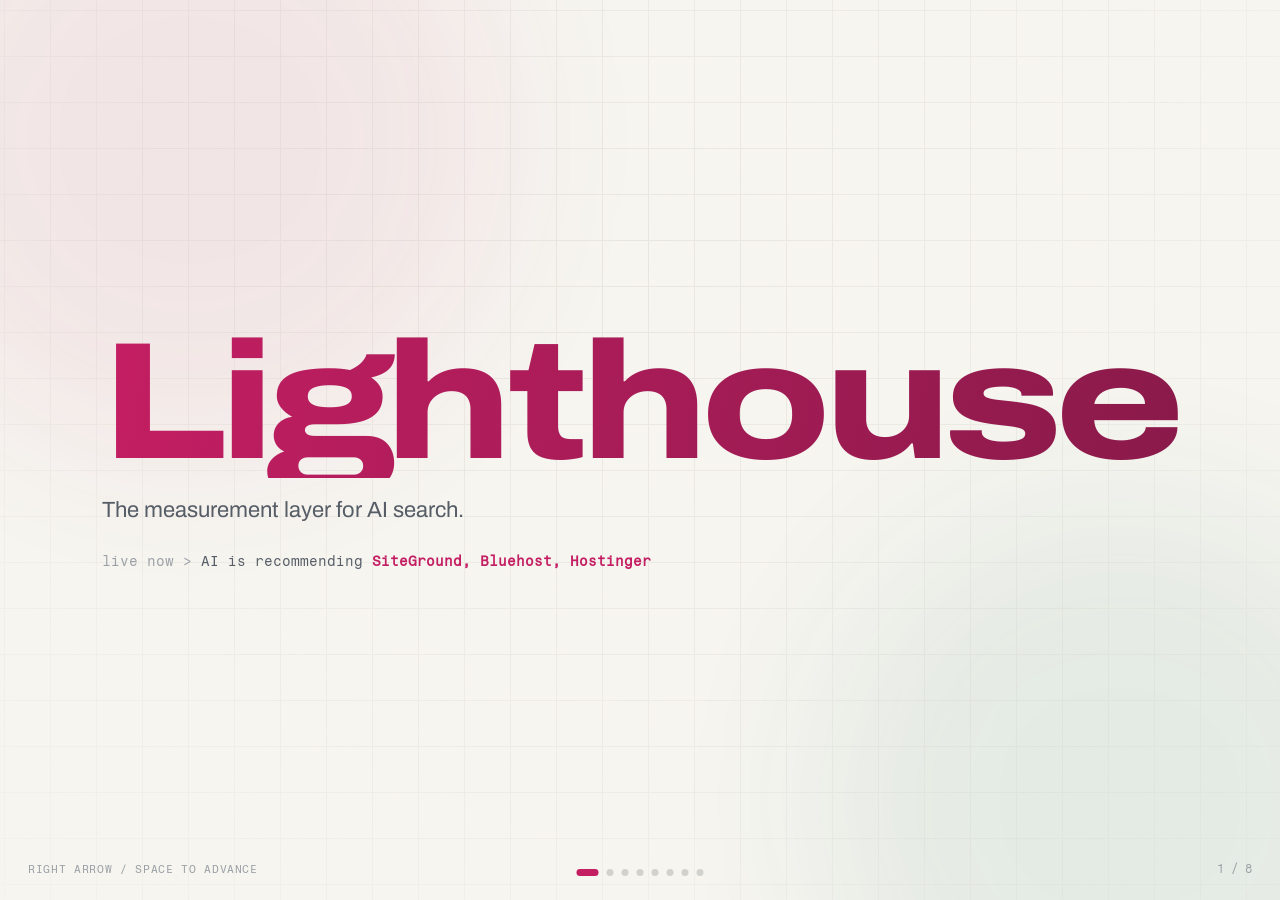
==== pitch-v4/index.html @ 5e31a6cb "Add pitch-v4: recolored to the Instrument palette, tightened to 8 slides New concise deck from pitch" ====
<!DOCTYPE html>
<html lang="en">
<head>
<meta charset="UTF-8" />
<meta name="viewport" content="width=device-width, initial-scale=1" />
<title>Lighthouse</title>
<link href="https://fonts.googleapis.com/css2?family=Archivo:wdth,wght@62.5..125,400..800&family=Fragment+Mono&display=swap" rel="stylesheet">
<style>
  :root{
    --bg:#F6F5F0; --bg2:#FDFCF9; --ink:#15191E; --muted:#565D66; --faint:#9AA0A6;
    --line:#DAD7CD; --card:#FDFCF9; --track:#EDEBE4; --bar:#B8B4A8; --code:#F1EFE9;
    --accent:#C41E63; --accent2:#8A1A4A; --teal:#0E5F55; --warn:#C41E63;
  }
  *{margin:0;padding:0;box-sizing:border-box}
  html,body{height:100%;overflow:hidden}
  body{font-family:Archivo,system-ui,sans-serif;background:var(--bg);color:var(--ink);
    -webkit-font-smoothing:antialiased;line-height:1.5}
  .mono{font-family:'Fragment Mono',ui-monospace,monospace;font-variant-numeric:tabular-nums}
  .grad{background:linear-gradient(100deg,var(--accent),var(--accent2));-webkit-background-clip:text;background-clip:text;color:transparent}

  /* ambient background */
  .bgfx{position:fixed;inset:0;z-index:0;overflow:hidden;pointer-events:none}
  .bgfx .grid{position:absolute;inset:-50%;
    background-image:linear-gradient(var(--line) 1px,transparent 1px),linear-gradient(90deg,var(--line) 1px,transparent 1px);
    background-size:46px 46px;opacity:.5;mask-image:radial-gradient(circle at 50% 40%,#000 0%,transparent 68%)}
  .bgfx .glow{position:absolute;border-radius:50%;filter:blur(90px);opacity:.7}
  .bgfx .g1{width:620px;height:620px;background:rgba(196,30,99,.10);top:-170px;left:-120px}
  .bgfx .g2{width:600px;height:600px;background:rgba(14,95,85,.10);bottom:-200px;right:-140px}

  .deck{position:relative;height:100vh;width:100vw;overflow:hidden;z-index:1}
  .track{display:flex;height:100%;transition:transform .7s cubic-bezier(.7,0,.15,1)}
  .slide{min-width:100vw;height:100vh;display:flex;flex-direction:column;justify-content:center;
    padding:8vh 8vw;position:relative}
  .brand{position:absolute;top:26px;left:8vw;display:flex;align-items:center;gap:9px;
    font-weight:800;font-size:15px;letter-spacing:-.02em;font-stretch:125%}
  .brand .m{width:9px;height:9px;border-radius:50%;background:var(--accent)}
  .kicker{font-family:'Fragment Mono',monospace;font-size:12px;font-weight:400;text-transform:uppercase;letter-spacing:.14em;color:var(--accent);
    opacity:0;transform:translateY(10px)}
  h1{font-size:clamp(30px,4.8vw,60px);font-weight:800;font-stretch:125%;letter-spacing:-.03em;line-height:1.04;
    margin:14px 0 18px;max-width:15em;opacity:0;transform:translateY(16px)}
  .lead{font-size:clamp(15px,1.7vw,21px);color:var(--muted);max-width:33em;opacity:0;transform:translateY(16px)}
  .lead b{color:var(--ink);font-weight:600}
  .in .kicker{animation:rise .6s .05s forwards}
  .in h1{animation:rise .7s .15s forwards}
  .in .lead{animation:rise .7s .32s forwards}
  @keyframes rise{to{opacity:1;transform:none}}
  .card{background:var(--card);border:1px solid var(--line);border-radius:12px;
    box-shadow:0 24px 60px -46px rgba(21,25,30,.35)}

  /* nav */
  .dots{position:fixed;bottom:24px;left:50%;transform:translateX(-50%);display:flex;gap:8px;z-index:20}
  .dot{width:7px;height:7px;border-radius:50%;background:rgba(21,25,30,.16);cursor:pointer;transition:.3s}
  .dot.on{background:var(--accent);width:22px;border-radius:99px}
  .count{position:fixed;bottom:22px;right:28px;font-size:12px;color:var(--faint);z-index:20;font-family:'Fragment Mono',monospace}
  .hint{position:fixed;bottom:22px;left:28px;font-size:11px;color:var(--faint);z-index:20;font-family:'Fragment Mono',monospace;text-transform:uppercase;letter-spacing:.06em}
  .zone{position:fixed;top:0;height:100vh;width:12vw;z-index:15;cursor:pointer}
  .zone.l{left:0}.zone.r{right:0}

  /* cold open */
  .hero-title{font-size:clamp(60px,13vw,168px);font-weight:800;font-stretch:125%;letter-spacing:-.04em;line-height:.9;opacity:0;transform:scale(.96)}
  .in .hero-title{animation:pop .9s .1s forwards}
  @keyframes pop{to{opacity:1;transform:none}}
  .ticker{margin-top:24px;font-size:14px;color:var(--muted);opacity:0}
  .in .ticker{animation:rise .6s .8s forwards}
  .ticker .k{color:var(--faint)}.ticker b{color:var(--accent)}

  /* query demo */
  .demo{margin-top:26px;max-width:540px;width:100%;padding:20px 22px}
  .q-line{display:flex;align-items:center;gap:10px;font-size:15px;color:var(--muted);margin-bottom:14px}
  .q-line .u{width:22px;height:22px;border-radius:50%;background:var(--accent);flex:none}
  .q-txt{font-weight:600;color:var(--ink)}
  .ans{border-top:1px solid var(--line);padding-top:12px;font-size:15px}
  .arow{display:flex;align-items:center;gap:10px;padding:6px 0;opacity:0;transform:translateX(-8px)}
  .arow .n{width:18px;color:var(--faint);font-weight:700}.arow .b{font-weight:600}
  .arow .chk{margin-left:auto;color:var(--teal);font-size:13px;font-family:'Fragment Mono',monospace}
  .arow.you{color:var(--warn);font-weight:700}.arow.you .miss{margin-left:auto;font-size:13px;font-family:'Fragment Mono',monospace}
  .in .arow{animation:slidein .5s forwards}
  .in .arow:nth-child(2){animation-delay:.7s}.in .arow:nth-child(3){animation-delay:1s}
  .in .arow:nth-child(4){animation-delay:1.3s}.in .arow.you{animation:slidein .5s 1.9s forwards,shake .5s 2.4s}
  @keyframes slidein{to{opacity:1;transform:none}}
  @keyframes shake{0%,100%{transform:none}25%{transform:translateX(-5px)}75%{transform:translateX(5px)}}

  /* measure */
  .bigpct{font-size:clamp(54px,8vw,100px);font-weight:800;font-stretch:120%;letter-spacing:-.03em;margin-top:14px;opacity:0;font-family:'Fragment Mono',monospace;color:var(--accent)}
  .in .bigpct{animation:rise .6s .3s forwards}
  .pctlabel{font-size:15px;color:var(--muted);margin-top:2px;opacity:0}
  .in .pctlabel{animation:rise .6s .5s forwards}
  .bars{margin-top:12px;max-width:560px}
  .bar{display:flex;align-items:center;gap:12px;font-size:14px;padding:5px 0}
  .bar .nm{width:130px;color:var(--muted);font-family:'Fragment Mono',monospace;font-size:12.5px}.bar.you .nm{color:var(--accent);font-weight:700}
  .bar.dh .nm{color:var(--teal);font-weight:700}
  .bar .tr{flex:1;height:8px;background:var(--track);border-radius:99px;overflow:hidden}
  .bar .tr>span{display:block;height:100%;width:0;border-radius:99px;background:var(--bar);transition:width 1.1s cubic-bezier(.3,0,.2,1)}
  .bar.you .tr>span{background:var(--accent)}
  .bar.dh .tr>span{background:var(--teal)}
  .in .bar .tr>span{width:var(--w)}
  .bar .pc{width:42px;text-align:right;color:var(--muted);font-variant-numeric:tabular-nums;font-family:'Fragment Mono',monospace}
  .nod{margin-top:14px;font-size:14px;color:var(--muted);max-width:40em;opacity:0}.in .nod{animation:rise .6s 1.4s forwards}
  .nod b{color:var(--accent)}

  /* diagnose cols */
  .two{margin-top:24px;display:grid;grid-template-columns:1fr 1fr;gap:16px;max-width:820px}
  .pane{padding:18px 20px}
  .pane .t{font-family:'Fragment Mono',monospace;font-size:11px;text-transform:uppercase;letter-spacing:.07em;color:var(--faint);margin-bottom:12px}
  .mkbig{font-weight:700;font-size:15px;letter-spacing:-.01em;line-height:1.3;color:var(--ink);font-stretch:108%}
  .pills{display:flex;flex-wrap:wrap;gap:8px}
  .pill{font-family:'Fragment Mono',monospace;font-size:12.5px;padding:6px 11px;border-radius:7px;border:1px solid var(--line);background:var(--bg);opacity:0;transform:translateY(8px)}
  .pill.cite{color:var(--accent)}.pill.own{color:var(--teal);border-color:rgba(14,95,85,.3)}.pill.lack{color:var(--warn);border-color:rgba(196,30,99,.3)}
  .in .pill{animation:rise .4s forwards}
  .in .pane:nth-child(1) .pill:nth-child(1){animation-delay:.3s}.in .pane:nth-child(1) .pill:nth-child(2){animation-delay:.4s}
  .in .pane:nth-child(1) .pill:nth-child(3){animation-delay:.5s}.in .pane:nth-child(1) .pill:nth-child(4){animation-delay:.6s}
  .in .pane:nth-child(1) .pill:nth-child(5){animation-delay:.7s}.in .pane:nth-child(1) .pill:nth-child(6){animation-delay:.8s}
  .in .pane:nth-child(2) .pill{animation-delay:.6s}

  /* wedge retrieval */
  .rx{margin-top:22px;max-width:640px;width:100%;padding:18px 20px}
  .rx .qh{font-family:'Fragment Mono',monospace;font-size:12.5px;color:var(--muted);margin-bottom:12px}.rx .qh b{color:var(--ink)}
  .rrow{display:grid;grid-template-columns:190px 1fr 40px;align-items:center;gap:11px;padding:4px 0;font-size:12.5px;opacity:0;transform:translateY(6px);font-family:'Fragment Mono',monospace}
  .rrow .d{white-space:nowrap;overflow:hidden;text-overflow:ellipsis;color:var(--muted)}
  .rrow .tr{height:6px;background:var(--track);border-radius:99px;overflow:hidden}
  .rrow .tr>span{display:block;height:100%;width:0;background:var(--bar);border-radius:99px;transition:width .9s .3s cubic-bezier(.3,0,.2,1)}
  .rrow .sc{text-align:right;color:var(--faint);font-variant-numeric:tabular-nums}
  .rrow.cited .d{color:var(--teal)}.rrow.cited .tr>span{background:var(--teal)}
  .rrow.you{background:rgba(196,30,99,.06);border:1px solid rgba(196,30,99,.3);border-radius:8px;padding:7px;margin:3px -7px}
  .rrow.you .d{color:var(--accent);font-weight:700}.rrow.you .tr>span{background:var(--accent)}
  .in .rrow{animation:rise .5s forwards}
  .in .rrow:nth-child(2){animation-delay:.5s}.in .rrow:nth-child(3){animation-delay:.7s}
  .in .rrow:nth-child(4){animation-delay:.9s}.in .rrow:nth-child(5){animation-delay:1.1s}.in .rrow.you{animation-delay:1.5s}
  .in .rrow .tr>span{width:var(--w)}
  .verdict{margin-top:12px;font-size:13.5px;color:var(--accent);font-weight:600;opacity:0}.in .verdict{animation:rise .5s 2s forwards}

  /* act: schema + before/after */
  .actwrap{margin-top:22px;display:grid;grid-template-columns:1fr 1fr;gap:16px;max-width:900px}
  .code{border-radius:12px;overflow:hidden;border:1px solid var(--line);background:var(--code)}
  .code .h{font-family:'Fragment Mono',monospace;font-size:10px;color:var(--faint);padding:9px 14px;border-bottom:1px solid var(--line);text-transform:uppercase;letter-spacing:.07em}
  .code pre{padding:14px;font-family:'Fragment Mono',monospace;font-size:11.5px;line-height:1.65;color:var(--ink);white-space:pre-wrap;min-height:210px}
  .code .k{color:var(--accent)}.code .s{color:var(--teal)}
  .ba{display:flex;flex-direction:column;gap:12px}
  .site{border-radius:10px;border:1px solid var(--line);background:var(--card);overflow:hidden}
  .site .top{display:flex;gap:6px;padding:8px 12px;border-bottom:1px solid var(--line)}
  .site .top i{width:8px;height:8px;border-radius:50%;background:var(--line)}
  .site .body{padding:14px 16px}
  .site .lab{font-family:'Fragment Mono',monospace;font-size:10px;text-transform:uppercase;letter-spacing:.07em;margin-bottom:6px}
  .site.before{background:var(--code)}
  .site.before .lab{color:var(--faint)}.site.after .lab{color:var(--teal)}
  .site h4{font-size:16px;font-weight:800;letter-spacing:-.01em;margin-bottom:5px;font-stretch:108%}
  .site p{font-size:12.5px;color:var(--muted)}
  .hl{background:rgba(14,95,85,.14);color:var(--teal);border-radius:4px;padding:0 4px;box-decoration-break:clone}
  .site.after{opacity:0;transform:translateY(10px);border-color:rgba(14,95,85,.3)}.in .site.after{animation:rise .6s 1.4s forwards}

  /* market */
  .grid4{margin-top:24px;display:grid;grid-template-columns:repeat(4,1fr);gap:14px;max-width:960px}

  /* moat */
  .cols{margin-top:22px;display:grid;grid-template-columns:1fr 1fr;gap:16px;max-width:760px}
  .col{padding:18px 20px;opacity:0;transform:translateY(14px)}
  .col .t{font-family:'Fragment Mono',monospace;font-size:11px;text-transform:uppercase;letter-spacing:.06em;color:var(--faint)}
  .col .bg{font-size:19px;font-weight:800;margin:6px 0 4px;font-stretch:110%}.col.us .bg{color:var(--accent)}.col.them .bg{color:var(--muted)}
  .col p{font-size:13.5px;color:var(--muted)}
  .in .col.them{animation:rise .6s .3s forwards}.in .col.us{animation:rise .6s .55s forwards}
  .compound{margin-top:16px;display:flex;align-items:center;gap:5px;max-width:760px;opacity:0;flex-wrap:wrap}
  .in .compound{animation:rise .6s .9s forwards}
  .compound .lab{font-family:'Fragment Mono',monospace;font-size:12px;color:var(--muted);margin-right:6px}
  .compound i{width:9px;height:9px;border-radius:50%;background:var(--accent);opacity:.2;transform:scale(.6)}
  .in .compound i{animation:pop2 .3s forwards}
  .in .compound i:nth-child(3){animation-delay:1.1s}.in .compound i:nth-child(4){animation-delay:1.2s}
  .in .compound i:nth-child(5){animation-delay:1.3s}.in .compound i:nth-child(6){animation-delay:1.4s}
  .in .compound i:nth-child(7){animation-delay:1.5s}.in .compound i:nth-child(8){animation-delay:1.6s}
  .in .compound i:nth-child(9){animation-delay:1.7s}.in .compound i:nth-child(10){animation-delay:1.8s}
  .in .compound i:nth-child(11){animation-delay:1.9s}.in .compound i:nth-child(12){animation-delay:2s}
  @keyframes pop2{to{opacity:1;transform:scale(1)}}

  @media(max-width:820px){.two,.actwrap,.cols{grid-template-columns:1fr}.grid4{grid-template-columns:repeat(2,1fr)}}
</style>
</head>
<body>
<div class="bgfx"><div class="grid"></div><div class="glow g1"></div><div class="glow g2"></div></div>

<div class="deck"><div class="track" id="track">

  <!-- 1 COLD OPEN -->
  <section class="slide" data-scene="cold">
    <div class="hero-title grad">Lighthouse</div>
    <p class="lead" style="margin-top:16px;font-size:22px">The measurement layer for AI search.</p>
    <div class="ticker mono"><span class="k">live now &gt;</span> AI is recommending <b id="tick">SiteGround, Bluehost, Hostinger</b></div>
  </section>

  <!-- 2 THE SHIFT -->
  <section class="slide" data-scene="need">
    <div class="brand"><span class="m"></span> Lighthouse</div>
    <div class="kicker">The shift</div>
    <h1>Buying now happens <span class="grad">inside the model.</span></h1>
    <p class="lead">If the AI does not name you, you do not exist, and you never see the customer you lost.</p>
    <div class="demo card">
      <div class="q-line"><span class="u"></span><span class="q-txt">"Best web hosting for a small business?"</span></div>
      <div class="ans">
        <div class="arow"><span class="n">1</span><span class="b">SiteGround</span><span class="chk">recommended</span></div>
        <div class="arow"><span class="n">2</span><span class="b">Bluehost</span><span class="chk">recommended</span></div>
        <div class="arow"><span class="n">3</span><span class="b">DreamHost</span><span class="chk">recommended</span></div>
        <div class="arow you"><span class="n">&times;</span><span class="b">Your brand</span><span class="miss">not in the answer</span></div>
      </div>
    </div>
  </section>

  <!-- 3 MEASURE -->
  <section class="slide" data-scene="measure">
    <div class="brand"><span class="m"></span> Lighthouse</div>
    <div class="kicker">01 Measure &middot; live &middot; GPT-5, Claude, Perplexity</div>
    <h1>Where you stand, across every engine.</h1>
    <div class="bigpct"><span data-count="72" data-suf="%">0%</span></div>
    <div class="pctlabel">Hostinger mention rate, from 120 real answers across three engines.</div>
    <div class="bars">
      <div class="bar you"><span class="nm">Hostinger</span><span class="tr"><span style="--w:72%"></span></span><span class="pc">72%</span></div>
      <div class="bar"><span class="nm">SiteGround</span><span class="tr"><span style="--w:60%"></span></span><span class="pc">60%</span></div>
      <div class="bar"><span class="nm">Bluehost</span><span class="tr"><span style="--w:51%"></span></span><span class="pc">51%</span></div>
      <div class="bar"><span class="nm">DreamHost</span><span class="tr"><span style="--w:41%"></span></span><span class="pc">41%</span></div>
      <div class="bar"><span class="nm">A2 Hosting</span><span class="tr"><span style="--w:32%"></span></span><span class="pc">32%</span></div>
      <div class="bar dh"><span class="nm">GoDaddy</span><span class="tr"><span style="--w:18%"></span></span><span class="pc">18%</span></div>
    </div>
    <div class="nod">GoDaddy, the biggest name in hosting, ranks near the bottom at <b>18%</b>. The AI literally says "avoid it." Brand size is not AI visibility.</div>
  </section>

  <!-- 4 DIAGNOSE -->
  <section class="slide" data-scene="diagnose">
    <div class="brand"><span class="m"></span> Lighthouse</div>
    <div class="kicker">02 Diagnose</div>
    <h1>The sources it trusts, the words it uses.</h1>
    <div class="two">
      <div class="pane card"><div class="t">Sources AI cites here</div><div class="pills">
        <span class="pill cite">youtube.com</span><span class="pill cite">reddit.com</span><span class="pill cite">cnet.com</span>
        <span class="pill cite">namecheap.com</span><span class="pill cite">websiteplanet.com</span><span class="pill cite">digitalocean.com</span>
      </div></div>
      <div class="pane card"><div class="t">The language (vibes)</div>
        <div style="font-family:'Fragment Mono',monospace;font-size:11px;color:var(--teal);margin-bottom:6px">You own</div>
        <div class="pills" style="margin-bottom:12px">
          <span class="pill own">best overall value</span><span class="pill own">cheapest option</span><span class="pill own">fast loading speeds</span></div>
        <div style="font-family:'Fragment Mono',monospace;font-size:11px;color:var(--warn);margin-bottom:6px">Rivals own, you lack</div>
        <div class="pills">
          <span class="pill lack">excellent support</span><span class="pill lack">beginner-friendly</span><span class="pill lack">officially recommended</span></div>
      </div>
    </div>
  </section>

  <!-- 5 WEDGE -->
  <section class="slide" data-scene="wedge">
    <div class="brand"><span class="m"></span> Lighthouse</div>
    <div class="kicker">The wedge &middot; what no one else has</div>
    <h1>We reconstruct the retrieval. We show you <span class="grad">why.</span></h1>
    <div class="rx card">
      <div class="qh">Reconstructed retrieval &middot; <b>"lowest entry price web hosting"</b></div>
      <div class="rrow cited"><span class="d">namepros.com &middot; cited</span><span class="tr"><span style="--w:96%"></span></span><span class="sc">0.70</span></div>
      <div class="rrow cited"><span class="d">whoishostingthis.com &middot; cited</span><span class="tr"><span style="--w:90%"></span></span><span class="sc">0.65</span></div>
      <div class="rrow cited"><span class="d">cnet.com &middot; cited</span><span class="tr"><span style="--w:87%"></span></span><span class="sc">0.63</span></div>
      <div class="rrow"><span class="d">techradar.com</span><span class="tr"><span style="--w:84%"></span></span><span class="sc">0.61</span></div>
      <div class="rrow you"><span class="d">hostinger.com &middot; YOU &middot; #19 of 28</span><span class="tr"><span style="--w:52%"></span></span><span class="sc">0.52</span></div>
      <div class="verdict">Recommended 72% of the time, but on other people's pages. Your own homepage ranks #19 of 28. Our reconstruction predicts the real citations 7.8x better than chance, so this is measured, not guessed.</div>
    </div>
  </section>

  <!-- 6 ACT -->
  <section class="slide" data-scene="act">
    <div class="brand"><span class="m"></span> Lighthouse</div>
    <div class="kicker">03 Act</div>
    <h1>We build the fix from the evidence.</h1>
    <p class="lead">Publish-ready content and schema, grounded in the exact language the AI rewards.</p>
    <div class="actwrap">
      <div class="code"><div class="h">schema.org markup, generated</div><pre id="schema"></pre></div>
      <div class="ba">
        <div class="site before"><div class="top"><i></i><i></i><i></i></div><div class="body">
          <div class="lab">Before</div><h4>Fast, affordable web hosting.</h4><p>Cheap plans and fast servers.</p></div></div>
        <div class="site after"><div class="top"><i></i><i></i><i></i></div><div class="body">
          <div class="lab">After, from the vibes you lacked</div>
          <h4><span class="hl">Beginner-friendly</span> hosting with <span class="hl">24/7 expert support.</span></h4>
          <p>Affordable, fast, and <span class="hl">officially recommended</span> for first sites.</p></div></div>
      </div>
    </div>
  </section>

  <!-- 7 MARKET -->
  <section class="slide" data-scene="market">
    <div class="brand"><span class="m"></span> Lighthouse</div>
    <div class="kicker">The market</div>
    <h1>Hosting is just the demo.</h1>
    <p class="lead">Every category where buyers ask AI what to choose has the same gap. We have already measured it across many.</p>
    <div class="grid4">
      <div class="pane card"><div class="t">CRM software</div><div class="mkbig">HubSpot's homepage ranks #22</div></div>
      <div class="pane card"><div class="t">Legal</div><div class="mkbig">Cooley loses to listicles</div></div>
      <div class="pane card"><div class="t">Women's outdoor</div><div class="mkbig">Tualmi at 0%, Patagonia at 74%</div></div>
      <div class="pane card"><div class="t">Web hosting</div><div class="mkbig">GoDaddy nearly invisible</div></div>
    </div>
    <p class="lead" style="margin-top:16px">Beachhead: mid-market brands losing to AI answers, at <b>$1 to 3k per brand per month</b>, funded by the SEO budget already migrating here.</p>
  </section>

  <!-- 8 CLOSE -->
  <section class="slide" data-scene="moat">
    <div class="brand"><span class="m"></span> Lighthouse</div>
    <div class="kicker">Why we win</div>
    <h1>They map the giants. We tell everyone else <span class="grad">why they lose,</span> and prove the fix.</h1>
    <p class="lead" style="margin-top:0"><b>Profound raised at a billion dollars doing the downstream version.</b> The market is proven. We are the upstream wedge they cannot reach.</p>
    <div class="cols">
      <div class="col them card"><div class="t">Profound and everyone else</div><div class="bg">Downstream</div><p>Scrape the answer, count mentions. A telescope pointed at the output.</p></div>
      <div class="col us card"><div class="t">Lighthouse</div><div class="bg">Upstream</div><p>Model the retrieval that produces the answer. A control system, not a scoreboard.</p></div>
    </div>
    <div class="compound"><span class="lab">Every audit adds labeled query-to-citation data that trains our ranker &gt;</span>
      <i></i><i></i><i></i><i></i><i></i><i></i><i></i><i></i><i></i><i></i></div>
    <p class="lead" style="margin-top:14px">Upstream, compounding, lean, about a cent an audit, pointed at the biggest shift since search.</p>
  </section>

</div>

  <div class="zone l" id="zl"></div>
  <div class="zone r" id="zr"></div>
  <div class="dots" id="dots"></div>
  <div class="count" id="count"></div>
  <div class="hint">right arrow / space to advance</div>
</div>

<script>
  const track=document.getElementById("track");
  const slides=[...document.querySelectorAll(".slide")];
  const N=slides.length; let i=0;
  const dotsWrap=document.getElementById("dots");
  slides.forEach((_,k)=>{const d=document.createElement("div");d.className="dot";d.onclick=()=>go(k);dotsWrap.appendChild(d);});
  const dots=[...document.querySelectorAll(".dot")];
  const count=document.getElementById("count");

  function type(el, text, speed, done){
    el.textContent=""; let k=0;
    (function tick(){ if(k<=text.length){ el.textContent=text.slice(0,k); k++; setTimeout(tick, speed);} else if(done) done(); })();
  }
  function countUp(el){
    const to=parseFloat(el.dataset.count), pre=el.dataset.pre||"", suf=el.dataset.suf||"";
    const dec=(to%1!==0)?1:0; let s=null;
    (function step(t){ if(!s)s=t; const p=Math.min(1,(t-s)/900); const v=to*(1-Math.pow(1-p,3));
      el.innerHTML=pre+v.toFixed(dec)+suf; if(p<1) requestAnimationFrame(step); else el.innerHTML=pre+to.toFixed(dec)+suf; })(0);
  }

  const SCHEMA = '{\n  "@context": "https://schema.org",\n  "@type": "Product",\n  "name": "Hostinger Web Hosting",\n  "description":\n    "Beginner-friendly hosting with\\n     24/7 expert support.",\n  "audience": "first-time site owners",\n  "review": { "@type": "Review",\n    "reviewBody": "officially recommended" }\n}';

  function initScene(name){
    if(name==="act"){ const el=document.getElementById("schema"); el.textContent="";
      setTimeout(()=>type(el, SCHEMA, 12), 300); }
  }

  // cold-open ticker loop
  const TICKS=["SiteGround, Bluehost, Hostinger","Salesforce, HubSpot, Zoho","Patagonia, Arc'teryx, prAna","Wilson Sonsini, Cooley"];
  let ti=0; setInterval(()=>{ const t=document.getElementById("tick"); if(t){ ti=(ti+1)%TICKS.length; t.style.opacity=0;
    setTimeout(()=>{t.textContent=TICKS[ti];t.style.opacity=1;},300);} }, 2600);

  function go(n){
    i=Math.max(0,Math.min(N-1,n));
    track.style.transform=`translateX(-${i*100}vw)`;
    dots.forEach((d,k)=>d.classList.toggle("on",k===i));
    count.textContent=`${i+1} / ${N}`;
    slides.forEach((s,k)=>{ if(k===i){ s.classList.remove("in"); void s.offsetWidth; s.classList.add("in");
        s.querySelectorAll("[data-count]").forEach(countUp); initScene(s.dataset.scene);
      } else s.classList.remove("in"); });
  }
  document.getElementById("zr").onclick=()=>go(i+1);
  document.getElementById("zl").onclick=()=>go(i-1);
  window.addEventListener("keydown",e=>{
    if(["ArrowRight"," ","PageDown"].includes(e.key)){e.preventDefault();go(i+1);}
    if(["ArrowLeft","PageUp"].includes(e.key)){e.preventDefault();go(i-1);}
    if(e.key==="Home")go(0); if(e.key==="End")go(N-1);
  });
  let sx=0; window.addEventListener("touchstart",e=>sx=e.touches[0].clientX);
  window.addEventListener("touchend",e=>{const dx=e.changedTouches[0].clientX-sx; if(Math.abs(dx)>50)go(i+(dx<0?1:-1));});
  go(0);
</script>
</body>
</html>
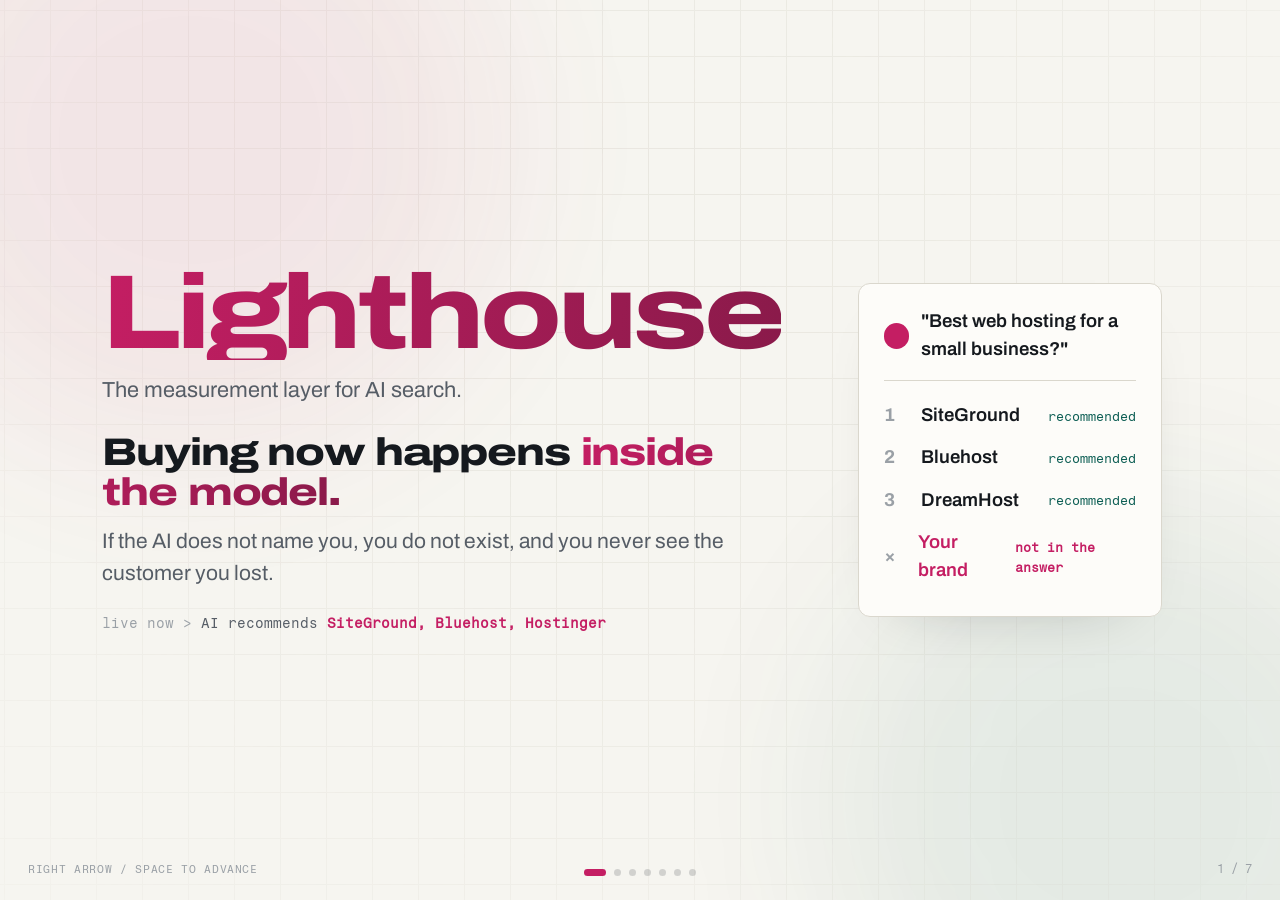
==== commit 5a6ca368: "pitch-v4: merge title+shift into one slide, scale tables for big screens - Merge slides 1 and 2 into" ====
--- a/pitch-v4/index.html
+++ b/pitch-v4/index.html
@@ -64,16 +64,20 @@
   .in .ticker{animation:rise .6s .8s forwards}
   .ticker .k{color:var(--faint)}.ticker b{color:var(--accent)}
 
+  /* merged open slide */
+  .open-grid{display:grid;grid-template-columns:1.05fr .95fr;gap:6vw;align-items:center;width:100%}
+  .open-left .hero-title{font-size:clamp(54px,8.2vw,120px)}
+
   /* query demo */
-  .demo{margin-top:26px;max-width:540px;width:100%;padding:20px 22px}
-  .q-line{display:flex;align-items:center;gap:10px;font-size:15px;color:var(--muted);margin-bottom:14px}
-  .q-line .u{width:22px;height:22px;border-radius:50%;background:var(--accent);flex:none}
+  .demo{margin-top:0;max-width:100%;width:100%;padding:clamp(20px,1.9vw,34px)}
+  .q-line{display:flex;align-items:center;gap:12px;font-size:clamp(16px,1.45vw,24px);color:var(--muted);margin-bottom:16px}
+  .q-line .u{width:clamp(22px,2vw,30px);height:clamp(22px,2vw,30px);border-radius:50%;background:var(--accent);flex:none}
   .q-txt{font-weight:600;color:var(--ink)}
-  .ans{border-top:1px solid var(--line);padding-top:12px;font-size:15px}
-  .arow{display:flex;align-items:center;gap:10px;padding:6px 0;opacity:0;transform:translateX(-8px)}
-  .arow .n{width:18px;color:var(--faint);font-weight:700}.arow .b{font-weight:600}
-  .arow .chk{margin-left:auto;color:var(--teal);font-size:13px;font-family:'Fragment Mono',monospace}
-  .arow.you{color:var(--warn);font-weight:700}.arow.you .miss{margin-left:auto;font-size:13px;font-family:'Fragment Mono',monospace}
+  .ans{border-top:1px solid var(--line);padding-top:14px;font-size:clamp(16px,1.45vw,24px)}
+  .arow{display:flex;align-items:center;gap:12px;padding:clamp(6px,0.8vh,12px) 0;opacity:0;transform:translateX(-8px)}
+  .arow .n{width:clamp(18px,2vw,28px);color:var(--faint);font-weight:700}.arow .b{font-weight:600}
+  .arow .chk{margin-left:auto;color:var(--teal);font-size:clamp(12px,1.05vw,16px);font-family:'Fragment Mono',monospace}
+  .arow.you{color:var(--warn);font-weight:700}.arow.you .miss{margin-left:auto;font-size:clamp(12px,1.05vw,16px);font-family:'Fragment Mono',monospace}
   .in .arow{animation:slidein .5s forwards}
   .in .arow:nth-child(2){animation-delay:.7s}.in .arow:nth-child(3){animation-delay:1s}
   .in .arow:nth-child(4){animation-delay:1.3s}.in .arow.you{animation:slidein .5s 1.9s forwards,shake .5s 2.4s}
@@ -81,30 +85,30 @@
   @keyframes shake{0%,100%{transform:none}25%{transform:translateX(-5px)}75%{transform:translateX(5px)}}
 
   /* measure */
-  .bigpct{font-size:clamp(54px,8vw,100px);font-weight:800;font-stretch:120%;letter-spacing:-.03em;margin-top:14px;opacity:0;font-family:'Fragment Mono',monospace;color:var(--accent)}
+  .bigpct{font-size:clamp(54px,9vw,128px);font-weight:800;font-stretch:120%;letter-spacing:-.03em;margin-top:12px;opacity:0;font-family:'Fragment Mono',monospace;color:var(--accent)}
   .in .bigpct{animation:rise .6s .3s forwards}
-  .pctlabel{font-size:15px;color:var(--muted);margin-top:2px;opacity:0}
+  .pctlabel{font-size:clamp(14px,1.25vw,19px);color:var(--muted);margin-top:2px;opacity:0}
   .in .pctlabel{animation:rise .6s .5s forwards}
-  .bars{margin-top:12px;max-width:560px}
-  .bar{display:flex;align-items:center;gap:12px;font-size:14px;padding:5px 0}
-  .bar .nm{width:130px;color:var(--muted);font-family:'Fragment Mono',monospace;font-size:12.5px}.bar.you .nm{color:var(--accent);font-weight:700}
+  .bars{margin-top:clamp(12px,1.6vh,22px);max-width:min(760px,66vw)}
+  .bar{display:flex;align-items:center;gap:clamp(12px,1.3vw,20px);font-size:clamp(14px,1.35vw,22px);padding:clamp(5px,0.7vh,11px) 0}
+  .bar .nm{width:clamp(130px,14vw,220px);color:var(--muted);font-family:'Fragment Mono',monospace;font-size:clamp(13px,1.25vw,20px)}.bar.you .nm{color:var(--accent);font-weight:700}
   .bar.dh .nm{color:var(--teal);font-weight:700}
-  .bar .tr{flex:1;height:8px;background:var(--track);border-radius:99px;overflow:hidden}
+  .bar .tr{flex:1;height:clamp(8px,0.95vw,14px);background:var(--track);border-radius:99px;overflow:hidden}
   .bar .tr>span{display:block;height:100%;width:0;border-radius:99px;background:var(--bar);transition:width 1.1s cubic-bezier(.3,0,.2,1)}
   .bar.you .tr>span{background:var(--accent)}
   .bar.dh .tr>span{background:var(--teal)}
   .in .bar .tr>span{width:var(--w)}
-  .bar .pc{width:42px;text-align:right;color:var(--muted);font-variant-numeric:tabular-nums;font-family:'Fragment Mono',monospace}
-  .nod{margin-top:14px;font-size:14px;color:var(--muted);max-width:40em;opacity:0}.in .nod{animation:rise .6s 1.4s forwards}
+  .bar .pc{width:clamp(42px,4.5vw,72px);text-align:right;color:var(--muted);font-variant-numeric:tabular-nums;font-family:'Fragment Mono',monospace;font-size:clamp(14px,1.3vw,21px)}
+  .nod{margin-top:clamp(14px,1.8vh,24px);font-size:clamp(14px,1.25vw,20px);color:var(--muted);max-width:44em;opacity:0}.in .nod{animation:rise .6s 1.4s forwards}
   .nod b{color:var(--accent)}
 
   /* diagnose cols */
-  .two{margin-top:24px;display:grid;grid-template-columns:1fr 1fr;gap:16px;max-width:820px}
-  .pane{padding:18px 20px}
-  .pane .t{font-family:'Fragment Mono',monospace;font-size:11px;text-transform:uppercase;letter-spacing:.07em;color:var(--faint);margin-bottom:12px}
-  .mkbig{font-weight:700;font-size:15px;letter-spacing:-.01em;line-height:1.3;color:var(--ink);font-stretch:108%}
-  .pills{display:flex;flex-wrap:wrap;gap:8px}
-  .pill{font-family:'Fragment Mono',monospace;font-size:12.5px;padding:6px 11px;border-radius:7px;border:1px solid var(--line);background:var(--bg);opacity:0;transform:translateY(8px)}
+  .two{margin-top:clamp(22px,2.6vh,36px);display:grid;grid-template-columns:1fr 1fr;gap:clamp(16px,2vw,28px);max-width:min(1040px,84vw)}
+  .pane{padding:clamp(18px,1.8vw,28px) clamp(20px,2vw,30px)}
+  .pane .t{font-family:'Fragment Mono',monospace;font-size:clamp(11px,1.05vw,16px);text-transform:uppercase;letter-spacing:.07em;color:var(--faint);margin-bottom:clamp(12px,1.4vh,18px)}
+  .mkbig{font-weight:700;font-size:clamp(15px,1.55vw,24px);letter-spacing:-.01em;line-height:1.3;color:var(--ink);font-stretch:108%}
+  .pills{display:flex;flex-wrap:wrap;gap:clamp(8px,0.9vw,14px)}
+  .pill{font-family:'Fragment Mono',monospace;font-size:clamp(13px,1.2vw,19px);padding:clamp(7px,0.8vw,12px) clamp(11px,1.1vw,17px);border-radius:8px;border:1px solid var(--line);background:var(--bg);opacity:0;transform:translateY(8px)}
   .pill.cite{color:var(--accent)}.pill.own{color:var(--teal);border-color:rgba(14,95,85,.3)}.pill.lack{color:var(--warn);border-color:rgba(196,30,99,.3)}
   .in .pill{animation:rise .4s forwards}
   .in .pane:nth-child(1) .pill:nth-child(1){animation-delay:.3s}.in .pane:nth-child(1) .pill:nth-child(2){animation-delay:.4s}
@@ -113,27 +117,27 @@
   .in .pane:nth-child(2) .pill{animation-delay:.6s}
 
   /* wedge retrieval */
-  .rx{margin-top:22px;max-width:640px;width:100%;padding:18px 20px}
-  .rx .qh{font-family:'Fragment Mono',monospace;font-size:12.5px;color:var(--muted);margin-bottom:12px}.rx .qh b{color:var(--ink)}
-  .rrow{display:grid;grid-template-columns:190px 1fr 40px;align-items:center;gap:11px;padding:4px 0;font-size:12.5px;opacity:0;transform:translateY(6px);font-family:'Fragment Mono',monospace}
+  .rx{margin-top:clamp(20px,2.4vh,34px);max-width:min(1040px,82vw);width:100%;padding:clamp(20px,2vw,34px) clamp(22px,2.3vw,38px)}
+  .rx .qh{font-family:'Fragment Mono',monospace;font-size:clamp(13px,1.35vw,21px);color:var(--muted);margin-bottom:clamp(12px,1.6vh,22px)}.rx .qh b{color:var(--ink)}
+  .rrow{display:grid;grid-template-columns:minmax(230px,30vw) 1fr clamp(48px,5vw,72px);align-items:center;gap:clamp(12px,1.6vw,26px);padding:clamp(6px,0.9vh,14px) 0;font-size:clamp(14px,1.5vw,24px);opacity:0;transform:translateY(6px);font-family:'Fragment Mono',monospace}
   .rrow .d{white-space:nowrap;overflow:hidden;text-overflow:ellipsis;color:var(--muted)}
-  .rrow .tr{height:6px;background:var(--track);border-radius:99px;overflow:hidden}
+  .rrow .tr{height:clamp(8px,1vw,15px);background:var(--track);border-radius:99px;overflow:hidden}
   .rrow .tr>span{display:block;height:100%;width:0;background:var(--bar);border-radius:99px;transition:width .9s .3s cubic-bezier(.3,0,.2,1)}
   .rrow .sc{text-align:right;color:var(--faint);font-variant-numeric:tabular-nums}
   .rrow.cited .d{color:var(--teal)}.rrow.cited .tr>span{background:var(--teal)}
-  .rrow.you{background:rgba(196,30,99,.06);border:1px solid rgba(196,30,99,.3);border-radius:8px;padding:7px;margin:3px -7px}
+  .rrow.you{background:rgba(196,30,99,.06);border:1px solid rgba(196,30,99,.3);border-radius:9px;padding:clamp(8px,1vh,14px);margin:4px calc(-1 * clamp(8px,1vh,14px))}
   .rrow.you .d{color:var(--accent);font-weight:700}.rrow.you .tr>span{background:var(--accent)}
   .in .rrow{animation:rise .5s forwards}
   .in .rrow:nth-child(2){animation-delay:.5s}.in .rrow:nth-child(3){animation-delay:.7s}
   .in .rrow:nth-child(4){animation-delay:.9s}.in .rrow:nth-child(5){animation-delay:1.1s}.in .rrow.you{animation-delay:1.5s}
   .in .rrow .tr>span{width:var(--w)}
-  .verdict{margin-top:12px;font-size:13.5px;color:var(--accent);font-weight:600;opacity:0}.in .verdict{animation:rise .5s 2s forwards}
+  .verdict{margin-top:clamp(12px,1.6vh,22px);font-size:clamp(13.5px,1.3vw,20px);color:var(--accent);font-weight:600;opacity:0;max-width:52em}.in .verdict{animation:rise .5s 2s forwards}
 
   /* act: schema + before/after */
-  .actwrap{margin-top:22px;display:grid;grid-template-columns:1fr 1fr;gap:16px;max-width:900px}
+  .actwrap{margin-top:clamp(22px,2.6vh,36px);display:grid;grid-template-columns:1fr 1fr;gap:clamp(16px,1.8vw,26px);max-width:min(1040px,84vw)}
   .code{border-radius:12px;overflow:hidden;border:1px solid var(--line);background:var(--code)}
-  .code .h{font-family:'Fragment Mono',monospace;font-size:10px;color:var(--faint);padding:9px 14px;border-bottom:1px solid var(--line);text-transform:uppercase;letter-spacing:.07em}
-  .code pre{padding:14px;font-family:'Fragment Mono',monospace;font-size:11.5px;line-height:1.65;color:var(--ink);white-space:pre-wrap;min-height:210px}
+  .code .h{font-family:'Fragment Mono',monospace;font-size:clamp(10px,1vw,14px);color:var(--faint);padding:clamp(9px,1vw,14px) clamp(14px,1.4vw,20px);border-bottom:1px solid var(--line);text-transform:uppercase;letter-spacing:.07em}
+  .code pre{padding:clamp(14px,1.4vw,22px);font-family:'Fragment Mono',monospace;font-size:clamp(11.5px,1.15vw,17px);line-height:1.7;color:var(--ink);white-space:pre-wrap;min-height:210px}
   .code .k{color:var(--accent)}.code .s{color:var(--teal)}
   .ba{display:flex;flex-direction:column;gap:12px}
   .site{border-radius:10px;border:1px solid var(--line);background:var(--card);overflow:hidden}
@@ -143,13 +147,14 @@
   .site .lab{font-family:'Fragment Mono',monospace;font-size:10px;text-transform:uppercase;letter-spacing:.07em;margin-bottom:6px}
   .site.before{background:var(--code)}
   .site.before .lab{color:var(--faint)}.site.after .lab{color:var(--teal)}
-  .site h4{font-size:16px;font-weight:800;letter-spacing:-.01em;margin-bottom:5px;font-stretch:108%}
-  .site p{font-size:12.5px;color:var(--muted)}
+  .site h4{font-size:clamp(16px,1.5vw,23px);font-weight:800;letter-spacing:-.01em;margin-bottom:6px;font-stretch:108%}
+  .site p{font-size:clamp(12.5px,1.2vw,18px);color:var(--muted)}
+  .site .lab{font-size:clamp(10px,1vw,14px)}
   .hl{background:rgba(14,95,85,.14);color:var(--teal);border-radius:4px;padding:0 4px;box-decoration-break:clone}
   .site.after{opacity:0;transform:translateY(10px);border-color:rgba(14,95,85,.3)}.in .site.after{animation:rise .6s 1.4s forwards}
 
   /* market */
-  .grid4{margin-top:24px;display:grid;grid-template-columns:repeat(4,1fr);gap:14px;max-width:960px}
+  .grid4{margin-top:clamp(22px,2.6vh,36px);display:grid;grid-template-columns:repeat(4,1fr);gap:clamp(14px,1.4vw,22px);max-width:min(1160px,90vw)}
 
   /* moat */
   .cols{margin-top:22px;display:grid;grid-template-columns:1fr 1fr;gap:16px;max-width:760px}
@@ -170,7 +175,7 @@
   .in .compound i:nth-child(11){animation-delay:1.9s}.in .compound i:nth-child(12){animation-delay:2s}
   @keyframes pop2{to{opacity:1;transform:scale(1)}}
 
-  @media(max-width:820px){.two,.actwrap,.cols{grid-template-columns:1fr}.grid4{grid-template-columns:repeat(2,1fr)}}
+  @media(max-width:900px){.two,.actwrap,.cols,.open-grid{grid-template-columns:1fr;gap:4vh}.grid4{grid-template-columns:repeat(2,1fr)}.open-right{display:none}}
 </style>
 </head>
 <body>
@@ -178,26 +183,26 @@
 
 <div class="deck"><div class="track" id="track">
 
-  <!-- 1 COLD OPEN -->
-  <section class="slide" data-scene="cold">
-    <div class="hero-title grad">Lighthouse</div>
-    <p class="lead" style="margin-top:16px;font-size:22px">The measurement layer for AI search.</p>
-    <div class="ticker mono"><span class="k">live now &gt;</span> AI is recommending <b id="tick">SiteGround, Bluehost, Hostinger</b></div>
-  </section>
-
-  <!-- 2 THE SHIFT -->
-  <section class="slide" data-scene="need">
-    <div class="brand"><span class="m"></span> Lighthouse</div>
-    <div class="kicker">The shift</div>
-    <h1>Buying now happens <span class="grad">inside the model.</span></h1>
-    <p class="lead">If the AI does not name you, you do not exist, and you never see the customer you lost.</p>
-    <div class="demo card">
-      <div class="q-line"><span class="u"></span><span class="q-txt">"Best web hosting for a small business?"</span></div>
-      <div class="ans">
-        <div class="arow"><span class="n">1</span><span class="b">SiteGround</span><span class="chk">recommended</span></div>
-        <div class="arow"><span class="n">2</span><span class="b">Bluehost</span><span class="chk">recommended</span></div>
-        <div class="arow"><span class="n">3</span><span class="b">DreamHost</span><span class="chk">recommended</span></div>
-        <div class="arow you"><span class="n">&times;</span><span class="b">Your brand</span><span class="miss">not in the answer</span></div>
+  <!-- 1 OPEN (title + the shift, merged) -->
+  <section class="slide" data-scene="open">
+    <div class="open-grid">
+      <div class="open-left">
+        <div class="hero-title grad">Lighthouse</div>
+        <p class="lead" style="margin-top:14px;font-size:clamp(17px,1.7vw,26px)">The measurement layer for AI search.</p>
+        <h1 style="font-size:clamp(26px,3vw,46px);margin:26px 0 14px;max-width:16em">Buying now happens <span class="grad">inside the model.</span></h1>
+        <p class="lead">If the AI does not name you, you do not exist, and you never see the customer you lost.</p>
+        <div class="ticker mono"><span class="k">live now &gt;</span> AI recommends <b id="tick">SiteGround, Bluehost, Hostinger</b></div>
+      </div>
+      <div class="open-right">
+        <div class="demo card">
+          <div class="q-line"><span class="u"></span><span class="q-txt">"Best web hosting for a small business?"</span></div>
+          <div class="ans">
+            <div class="arow"><span class="n">1</span><span class="b">SiteGround</span><span class="chk">recommended</span></div>
+            <div class="arow"><span class="n">2</span><span class="b">Bluehost</span><span class="chk">recommended</span></div>
+            <div class="arow"><span class="n">3</span><span class="b">DreamHost</span><span class="chk">recommended</span></div>
+            <div class="arow you"><span class="n">&times;</span><span class="b">Your brand</span><span class="miss">not in the answer</span></div>
+          </div>
+        </div>
       </div>
     </div>
   </section>
